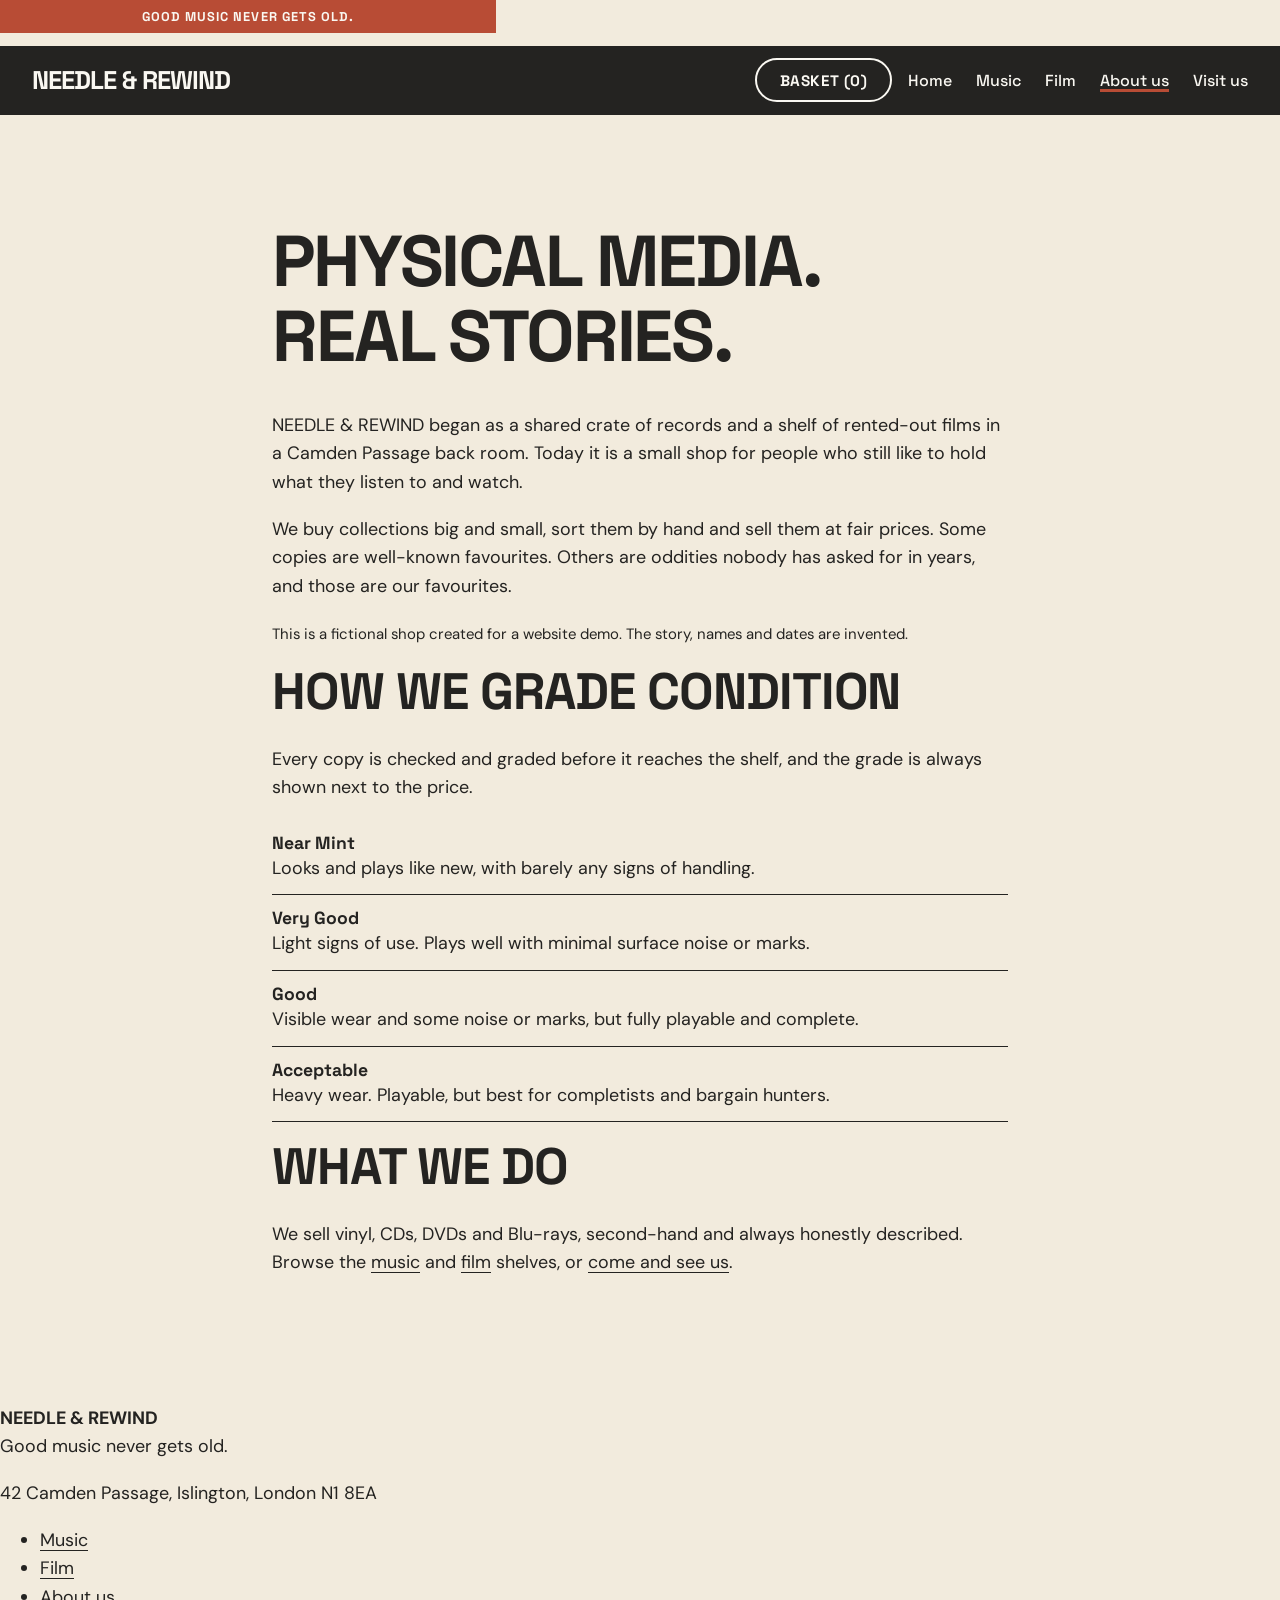
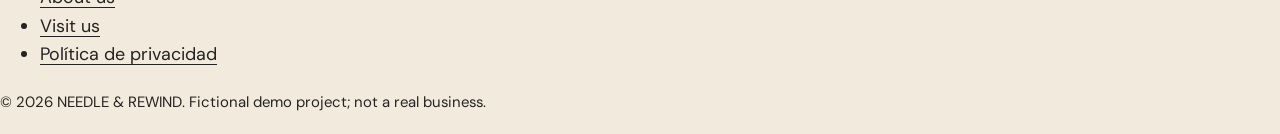
==== about.html @ 77ec4424 "primer commit" ====
<!doctype html>
<html lang="en">
<head>
<meta charset="utf-8">
<meta name="viewport" content="width=device-width, initial-scale=1">
<title>About us | NEEDLE &amp; REWIND</title>
<meta name="description" content="The story of NEEDLE &amp; REWIND, a fictional independent second-hand music and film shop in Islington, and how we grade condition.">
<meta property="og:title" content="About us | NEEDLE &amp; REWIND">
<link rel="icon" href="data:image/svg+xml,%3Csvg xmlns='http://www.w3.org/2000/svg' viewBox='0 0 32 32'%3E%3Ccircle cx='16' cy='16' r='16' fill='%23242321'/%3E%3Ccircle cx='16' cy='16' r='6' fill='%23B84C35'/%3E%3C/svg%3E">
<link rel="preconnect" href="https://fonts.googleapis.com">
<link rel="preconnect" href="https://fonts.gstatic.com" crossorigin>
<link rel="stylesheet" href="https://fonts.googleapis.com/css2?family=DM+Sans:wght@400;500;700&family=Space+Grotesk:wght@500;600;700&display=swap">
<link rel="stylesheet" href="css/main.css">
<script src="data/data.js" defer></script>
<script src="js/cart.js" defer></script>
<script src="js/products.js" defer></script>
<script src="js/main.js" defer></script>
</head>
<body>
<a class="skip" href="#main">Skip to content</a>
<p class="announce">Good music never gets old.</p>
<header class="site-header">
  <div class="wrap">
    <a class="logo" href="index.html" aria-label="Needle &amp; Rewind, home">Needle &amp; Rewind</a>
    <div class="header-tools">
      <button class="btn btn--ghost" id="basket-open" type="button" hidden>Basket (<span id="basket-count">0</span>)</button>
      <button class="btn btn--ghost menu-btn" id="menu-btn" type="button" aria-expanded="false" aria-controls="site-nav">Menu</button>
    </div>
    <nav class="nav" id="site-nav" aria-label="Main">
      <ul>
        <li><a href="index.html">Home</a></li>
        <li><a href="music.html">Music</a></li>
        <li><a href="film.html">Film</a></li>
        <li><a href="about.html" aria-current="page">About us</a></li>
        <li><a href="visit.html">Visit us</a></li>
      </ul>
    </nav>
  </div>
</header>
<main id="main">
  <section class="section" aria-labelledby="page-title">
    <div class="wrap prose">
      <h1 id="page-title" class="page-title">Physical media. Real stories.</h1>
      <p>NEEDLE &amp; REWIND began as a shared crate of records and a shelf of rented-out films in a Camden Passage back room. Today it is a small shop for people who still like to hold what they listen to and watch.</p>
      <p>We buy collections big and small, sort them by hand and sell them at fair prices. Some copies are well-known favourites. Others are oddities nobody has asked for in years, and those are our favourites.</p>
      <p><small>This is a fictional shop created for a website demo. The story, names and dates are invented.</small></p>
      <h2>How we grade condition</h2>
      <p>Every copy is checked and graded before it reaches the shelf, and the grade is always shown next to the price.</p>
      <dl class="grades">
        <div><dt>Near Mint</dt><dd>Looks and plays like new, with barely any signs of handling.</dd></div>
        <div><dt>Very Good</dt><dd>Light signs of use. Plays well with minimal surface noise or marks.</dd></div>
        <div><dt>Good</dt><dd>Visible wear and some noise or marks, but fully playable and complete.</dd></div>
        <div><dt>Acceptable</dt><dd>Heavy wear. Playable, but best for completists and bargain hunters.</dd></div>
      </dl>
      <h2>What we do</h2>
      <p>We sell vinyl, CDs, DVDs and Blu-rays, second-hand and always honestly described. Browse the <a href="music.html">music</a> and <a href="film.html">film</a> shelves, or <a href="visit.html">come and see us</a>.</p>
    </div>
  </section>
</main>   <div><p><strong>NEEDLE &amp; REWIND</strong><br>Good music never gets old.</p><p>42 Camden Passage, Islington, London N1 8EA</p></div>
    <ul>
      <li><a href="music.html">Music</a></li><li><a href="film.html">Film</a></li>
      <li><a href="about.html">About us</a></li><li><a href="visit.html">Visit us</a></li>
      <li><a href="privacidad.html" lang="es" hreflang="es">Política de privacidad</a></li>
    </ul>
    <p><small>© 2026 NEEDLE &amp; REWIND. Fictional demo project; not a real business.</small></p>
  </div>
</footer>
<dialog id="basket" aria-labelledby="basket-title">
  <h2 id="basket-title" class="dialog-title">Your basket</h2>
  <ul class="basket-list" id="basket-list"></ul>
  <p id="basket-subtotal"></p>
  <p class="notice">Demo basket: checkout and payments are not available, and no personal data is requested or stored.</p>
  <button class="btn" id="basket-close" type="button">Close basket</button>
</dialog>
<p class="visually-hidden" id="status" role="status"></p>
</body>
</html>
---- css/main.css ----
@import url("variables.css");
*,*::before,*::after{box-sizing:border-box}
html{-webkit-text-size-adjust:100%}
body{margin:0;background:var(--color-cream);color:var(--color-charcoal);font:var(--step-0)/1.6 var(--font-body)}
img,svg{display:block;max-width:100%}
h1,h2,h3{font-family:var(--font-display);line-height:1.05;margin:0 0 .5em;text-wrap:balance}
h1{font-size:var(--step-3);text-transform:uppercase;letter-spacing:-.03em}
h2{font-size:clamp(1.8rem,1.2rem + 3vw,3.2rem);text-transform:uppercase;letter-spacing:-.02em}
h3{font-size:1.1rem}
p{margin:0 0 1em;max-width:62ch}
a{color:inherit;text-underline-offset:.2em}
:focus-visible{outline:3px solid var(--color-charcoal);outline-offset:3px;box-shadow:0 0 0 6px var(--color-white)}
.band :focus-visible{outline-color:var(--color-white);box-shadow:0 0 0 6px var(--color-charcoal)}
.wrap{width:min(100% - 2*var(--space),var(--max));margin-inline:auto}
.section{padding-block:var(--section)}
.visually-hidden{position:absolute;width:1px;height:1px;overflow:hidden;clip:rect(0 0 0 0);white-space:nowrap}
.skip{position:absolute;left:var(--space);top:-4rem;background:var(--color-charcoal);color:var(--color-white);padding:.75rem 1rem;z-index:20}
.skip:focus{top:.5rem}

/* Announcement + header */
.announce{background:var(--color-charcoal);color:var(--color-white);font:600 .85rem var(--font-display);letter-spacing:.08em;text-transform:uppercase;text-align:center;padding:.5rem var(--space)}
.site-header{border-bottom:var(--line)}
.site-header .wrap{display:flex;flex-wrap:wrap;align-items:center;justify-content:space-between;gap:.5rem 1rem;padding-block:.75rem}
.logo{font:700 1.5rem var(--font-display);letter-spacing:-.04em;text-decoration:none;text-transform:uppercase}
.nav ul{display:flex;flex-direction:column;list-style:none;margin:0;padding:0;width:100%}
.nav a{display:block;padding:.75rem 0;min-height:44px;font:500 1rem var(--font-display);text-decoration:none}
.nav a:hover,.nav a[aria-current="page"]{text-decoration:underline;text-decoration-thickness:3px;text-decoration-color:var(--color-orange)}
.nav{order:3;flex-basis:100%}
.header-tools{display:flex;gap:.5rem;margin-left:auto}

/* Buttons */
.btn{display:inline-flex;align-items:center;justify-content:center;min-height:44px;padding:.6rem 1.25rem;border:var(--line);border-radius:var(--radius);background:var(--color-orange);color:var(--color-white);font:700 .95rem var(--font-display);text-transform:uppercase;letter-spacing:.04em;text-decoration:none;cursor:pointer;transition:transform .15s,background .15s}
.btn:hover{background:var(--color-charcoal);transform:translate(-2px,-2px);box-shadow:3px 3px 0 var(--color-orange)}
.btn:active{transform:none;box-shadow:none}
.btn--ghost{background:transparent;color:var(--color-charcoal)}
.btn--ghost:hover{background:var(--color-charcoal);color:var(--color-white)}

/* Hero */
.hero{overflow:hidden;border-bottom:var(--line)}
.hero .wrap{display:grid;gap:2rem;padding-block:var(--section);align-items:center}
.hero__actions{display:flex;flex-wrap:wrap;gap:.75rem;margin-top:1.5rem}
.hero__art{width:min(100%,34rem);justify-self:center}
.hero__art svg{width:100%;height:auto;animation:spin 40s linear infinite}
@keyframes spin{to{transform:rotate(360deg)}}

/* Format filter cards */
.formats{display:grid;grid-template-columns:repeat(auto-fit,minmax(min(100%,11rem),1fr));gap:1rem;margin-block:1.5rem}
.format{display:flex;flex-direction:column;gap:.25rem;text-align:left;padding:1rem;min-height:44px;background:var(--color-white);border:var(--line);border-radius:var(--radius);font:inherit;color:inherit;cursor:pointer;transition:background .15s}
.format strong{font:700 1.3rem var(--font-display)}
.format:hover{background:var(--color-blue)}

/* Product grid and card */
.grid{display:grid;grid-template-columns:repeat(2,1fr);gap:1rem;list-style:none;margin:1.5rem 0 0;padding:0}
.card{display:flex;flex-direction:column;height:100%;background:var(--color-white);border:var(--line);border-radius:var(--radius)}
.card__cover{border-bottom:var(--line);overflow:hidden;background:var(--color-blue)}
.card__cover svg{width:100%;height:auto;transition:transform .4s}
.card:hover .card__cover svg{transform:scale(1.05)}
.card__body{display:flex;flex-direction:column;gap:0;padding:.55rem .7rem .7rem;flex:1}
.card__title{font-size:.95rem;line-height:1.25;margin:0 0 .15rem}
.card__meta{font-size:.82rem;line-height:1.35;margin:0}
.badge{align-self:flex-start;margin:0 0 .25rem;padding:.1rem .5rem;border:1.5px solid var(--color-charcoal);border-radius:var(--radius);background:var(--color-cream);font:700 .75rem var(--font-display);text-transform:uppercase;letter-spacing:.05em}
.card__foot{display:flex;flex-wrap:wrap;align-items:center;justify-content:space-between;gap:.5rem;margin-top:auto;padding-top:.4rem}
.price{font:700 1.2rem var(--font-display)}
.empty{padding:2rem;border:2px dashed var(--color-charcoal);text-align:center}

/* About, visit, newsletter, footer */
.split{display:grid;gap:2rem}
.band{background:var(--color-charcoal);color:var(--color-white)}
.band .btn--ghost{color:var(--color-white);border-color:var(--color-white)}
.band .btn--ghost:hover{background:var(--color-white);color:var(--color-charcoal)}
table{border-collapse:collapse;width:100%;max-width:26rem}
th,td{padding:.35rem 0;border-bottom:1px solid currentColor;text-align:left;font-weight:400}
.field{display:flex;flex-wrap:wrap;gap:.5rem;margin-top:1rem}
.field label{flex-basis:100%;font-weight:700}
.field input{flex:1 1 14rem;min-height:44px;padding:.5rem .75rem;border:var(--line);border-radius:var(--radius);font:inherit;background:var(--color-white);color:var(--color-charcoal)}
.field input[aria-invalid="true"]{border-color:var(--color-orange);border-width:3px}
.msg{min-height:1.6em;font-weight:500;margin-top:.5rem}
.site-footer{border-top:var(--line);padding-block:2.5rem;font-size:.95rem}
.site-footer .wrap{display:grid;gap:1.5rem}
.site-footer ul{list-style:none;padding:0;margin:0}
.site-footer a{display:inline-block;min-height:44px;padding-block:.6rem}

/* Basket dialog */
dialog{width:min(100% - 2rem,32rem);border:var(--line);border-radius:var(--radius);background:var(--color-white);color:var(--color-charcoal);padding:1.5rem}
dialog::backdrop{background:rgb(36 35 33 / .6)}
.basket-list{list-style:none;padding:0;margin:1rem 0}
.basket-list li{display:flex;flex-wrap:wrap;gap:.5rem;align-items:center;justify-content:space-between;padding:.5rem 0;border-bottom:1px solid var(--color-charcoal)}
.qty{display:flex;align-items:center;gap:.25rem}
.qty button{min-width:44px;min-height:44px;border:var(--line);background:var(--color-cream);font:700 1rem var(--font-display);cursor:pointer}
.notice{padding:.75rem;border:2px dashed var(--color-charcoal);font-size:.9rem}

@media (min-width:30em){.grid{gap:1.25rem}}
@media (min-width:48em){
  .grid{grid-template-columns:repeat(3,1fr)}
  .hero .wrap{grid-template-columns:1.1fr .9fr}
  .hero__art{width:130%;justify-self:start}
  .split,.site-footer .wrap{grid-template-columns:1fr 1fr}
  .nav{order:0;flex-basis:auto}
  .nav ul{flex-direction:row;gap:1.5rem}
  .nav[hidden]{display:block}
  .menu-btn{display:none}
}
@media (min-width:64em){.grid{grid-template-columns:repeat(4,1fr)}}
@media (max-width:20em){.grid{grid-template-columns:1fr}}
@media (prefers-reduced-motion:reduce){*,*::before,*::after{animation:none!important;transition:none!important}}

/* Catalogue pages */
.page-title{font-size:clamp(2.2rem,1.4rem + 4vw,4.5rem)}
.dialog-title{font-size:1.6rem}
.filters{display:grid;gap:1rem;margin-block:1.5rem;padding:1rem;background:var(--color-white);border:var(--line);border-radius:var(--radius)}
.filters__item{display:flex;flex-direction:column;gap:.25rem}
.filters label{font:700 .9rem var(--font-display)}
.filters input,.filters select{min-height:44px;padding:.5rem .75rem;border:var(--line);border-radius:var(--radius);font:inherit;background:var(--color-cream);color:var(--color-charcoal)}
.empty{grid-column:1/-1;list-style:none}
.empty .btn{margin-top:.5rem}
@media (min-width:48em){.filters{grid-template-columns:repeat(3,1fr)}.filters__item--wide{grid-column:1/-1}}
@media (min-width:64em){.filters{grid-template-columns:2fr 1fr 1fr 1fr}.filters__item--wide{grid-column:auto}}

/* Product detail */
.crumbs{display:flex;flex-wrap:wrap;gap:.25rem;list-style:none;padding:0;margin:0 0 1.5rem;font-size:.95rem}
.crumbs li+li::before{content:"/";margin-right:.25rem}
.crumbs a{display:inline-block;padding-block:.6rem}
.detail{display:grid;gap:2rem}
.detail__cover{border:var(--line);border-radius:var(--radius);overflow:hidden;max-width:28rem}
.detail__cover svg{width:100%;height:auto}
.facts{margin:1rem 0}
.facts div{display:flex;justify-content:space-between;gap:1rem;padding:.4rem 0;border-bottom:1px solid var(--color-charcoal);max-width:26rem}
.facts dt{font-weight:700}.facts dd{margin:0}
.condition{padding:.75rem 1rem;margin:1rem 0;background:var(--color-white);border:var(--line);border-left-width:8px;border-radius:var(--radius);max-width:34rem}
.condition p{margin:0}
.condition__grade{font:700 1.1rem var(--font-display)}
.price--big{font-size:2rem;margin-block:1rem}
.related{margin-top:var(--section)}
.card__title a{text-decoration:none}
.card__title a:hover{text-decoration:underline;text-decoration-color:var(--color-orange);text-decoration-thickness:3px}
@media (min-width:48em){.detail{grid-template-columns:1fr 1fr;align-items:start}}

/* About + Visit */
.prose{max-width:46rem}
.grades div{padding:.75rem 0;border-bottom:1px solid var(--color-charcoal)}
.grades dt{font:700 1.1rem var(--font-display)}.grades dd{margin:0}
.map{margin:0;border:var(--line);border-radius:var(--radius);overflow:hidden;background:var(--color-white)}
.map svg{width:100%;height:auto}
.map figcaption{padding:.5rem .75rem;font-size:.9rem;border-top:var(--line)}

/* Data load error notice */
.data-error{margin:var(--space);padding:1rem 1.25rem;background:var(--color-white);border:var(--line);border-left:10px solid var(--color-orange);border-radius:var(--radius)}
.data-error p{margin:0 0 .25rem}

/* ===== Modern retail layer: same palette, bolder blocks, softer shapes ===== */
.announce{background:var(--color-orange);color:var(--color-white);font-weight:700;font-size:.8rem}
.site-header{background:var(--color-charcoal);color:var(--color-white);border:0}
.site-header .btn--ghost{color:var(--color-white);border-color:var(--color-white)}
.site-header .btn--ghost:hover{background:var(--color-white);color:var(--color-charcoal);box-shadow:none}
.site-header :focus-visible,.site-footer :focus-visible{outline-color:var(--color-white);box-shadow:0 0 0 6px var(--color-charcoal)}
.logo{font-size:1.6rem}

.btn{border-radius:var(--radius-pill);border-color:transparent;padding-inline:1.4rem}
.btn:hover{transform:none;box-shadow:none;background:var(--color-charcoal)}
.btn--ghost{border-color:var(--color-charcoal)}

/* Hero: poster-style colour block */
.hero{background:var(--color-orange);color:var(--color-white);border:0}
.hero .btn{background:var(--color-charcoal);color:var(--color-white);border-color:var(--color-charcoal)}
.hero .btn:hover{background:var(--color-white);color:var(--color-charcoal);border-color:var(--color-white)}
.hero .btn--ghost{background:transparent;border-color:var(--color-white);color:var(--color-white)}
.hero h1{letter-spacing:-.04em}

/* Format tiles */
.format{text-decoration:none;min-height:9rem;justify-content:flex-end;padding:1.25rem;border:0;transition:transform .2s}
.format:hover{transform:translateY(-3px)}
.format:nth-child(1){background:var(--color-charcoal);color:var(--color-white)}
.format:nth-child(2){background:var(--color-blue);color:var(--color-charcoal)}
.format:nth-child(3){background:var(--color-orange);color:var(--color-white)}
.format:nth-child(4){background:var(--color-white);color:var(--color-charcoal);box-shadow:inset 0 0 0 2px var(--color-charcoal)}

/* Product cards */
.card{border:var(--line-soft);overflow:hidden;transition:transform .2s,box-shadow .2s}
.card:hover{transform:translateY(-4px);box-shadow:0 12px 28px rgb(36 35 33 / .14)}
.card__cover{position:relative;border-bottom:0}
.badge--overlay{position:absolute;top:.6rem;left:.6rem;margin:0;border:0;border-radius:var(--radius-pill);background:var(--color-white);padding:.2rem .7rem;z-index:1}
.badge{border-radius:var(--radius-pill)}
.price{font-size:1.3rem}
.card .btn{padding:.45rem 1rem;font-size:.85rem}

/* Panels and footer */
.filters,.condition,.data-error,.map,dialog,.empty{border-radius:var(--radius)}
.band{border-radius:0}
.site-footer{background:var(--color-charcoal);color:var(--color-white);border:0}
.card__cover svg{transition:transform .5s}

.chip--overlay{position:absolute;left:.6rem;bottom:.6rem;margin:0;padding:.15rem .6rem;border-radius:var(--radius-pill);background:var(--color-charcoal);color:var(--color-white);font:700 .7rem var(--font-display);z-index:1}

/* Home rows (one proportion per row) and vertical film covers */
.section--tight{padding-top:0}
.section-head{display:flex;flex-wrap:wrap;align-items:baseline;justify-content:space-between;gap:.25rem 1rem}
.section-head a{font-weight:700}
.carousel{position:relative;--cols:2;--gap:1rem}
.row-scroll{overflow-x:auto;padding:.75rem;margin:-.75rem;scroll-snap-type:x proximity;scroll-padding-inline:.75rem;scrollbar-width:none}
.row-scroll::-webkit-scrollbar{display:none}
.row{display:flex;gap:var(--gap);list-style:none;margin:0;padding:0}
.row>li{flex:0 0 auto;width:calc((100% - (var(--cols) - 1) * var(--gap)) / var(--cols));scroll-snap-align:start}
.detail__cover--film{max-width:18rem}
@media (min-width:48em){.grid--film{grid-template-columns:repeat(4,1fr)}}
@media (min-width:64em){.grid--film{grid-template-columns:repeat(6,1fr)}}
@media (max-width:20em){.grid--film{grid-template-columns:repeat(2,1fr)}}
.arrow{position:absolute;top:calc(50% - 22px);z-index:3;display:flex;align-items:center;justify-content:center;width:44px;height:44px;padding:0 0 .15rem;border:var(--line);border-radius:50%;background:var(--color-white);color:var(--color-charcoal);font:700 1.7rem/1 var(--font-display);cursor:pointer;box-shadow:0 4px 12px rgb(36 35 33 / .2);transition:opacity .2s,background .2s}
.arrow:hover{background:var(--color-cream)}
.arrow[hidden]{display:none}
.arrow[aria-disabled="true"]{opacity:.35;cursor:default}
.arrow--prev{left:-.25rem}.arrow--next{right:-.25rem}
@media (min-width:48em){.carousel{--cols:4}}
@media (min-width:64em){.carousel{--cols:6}}
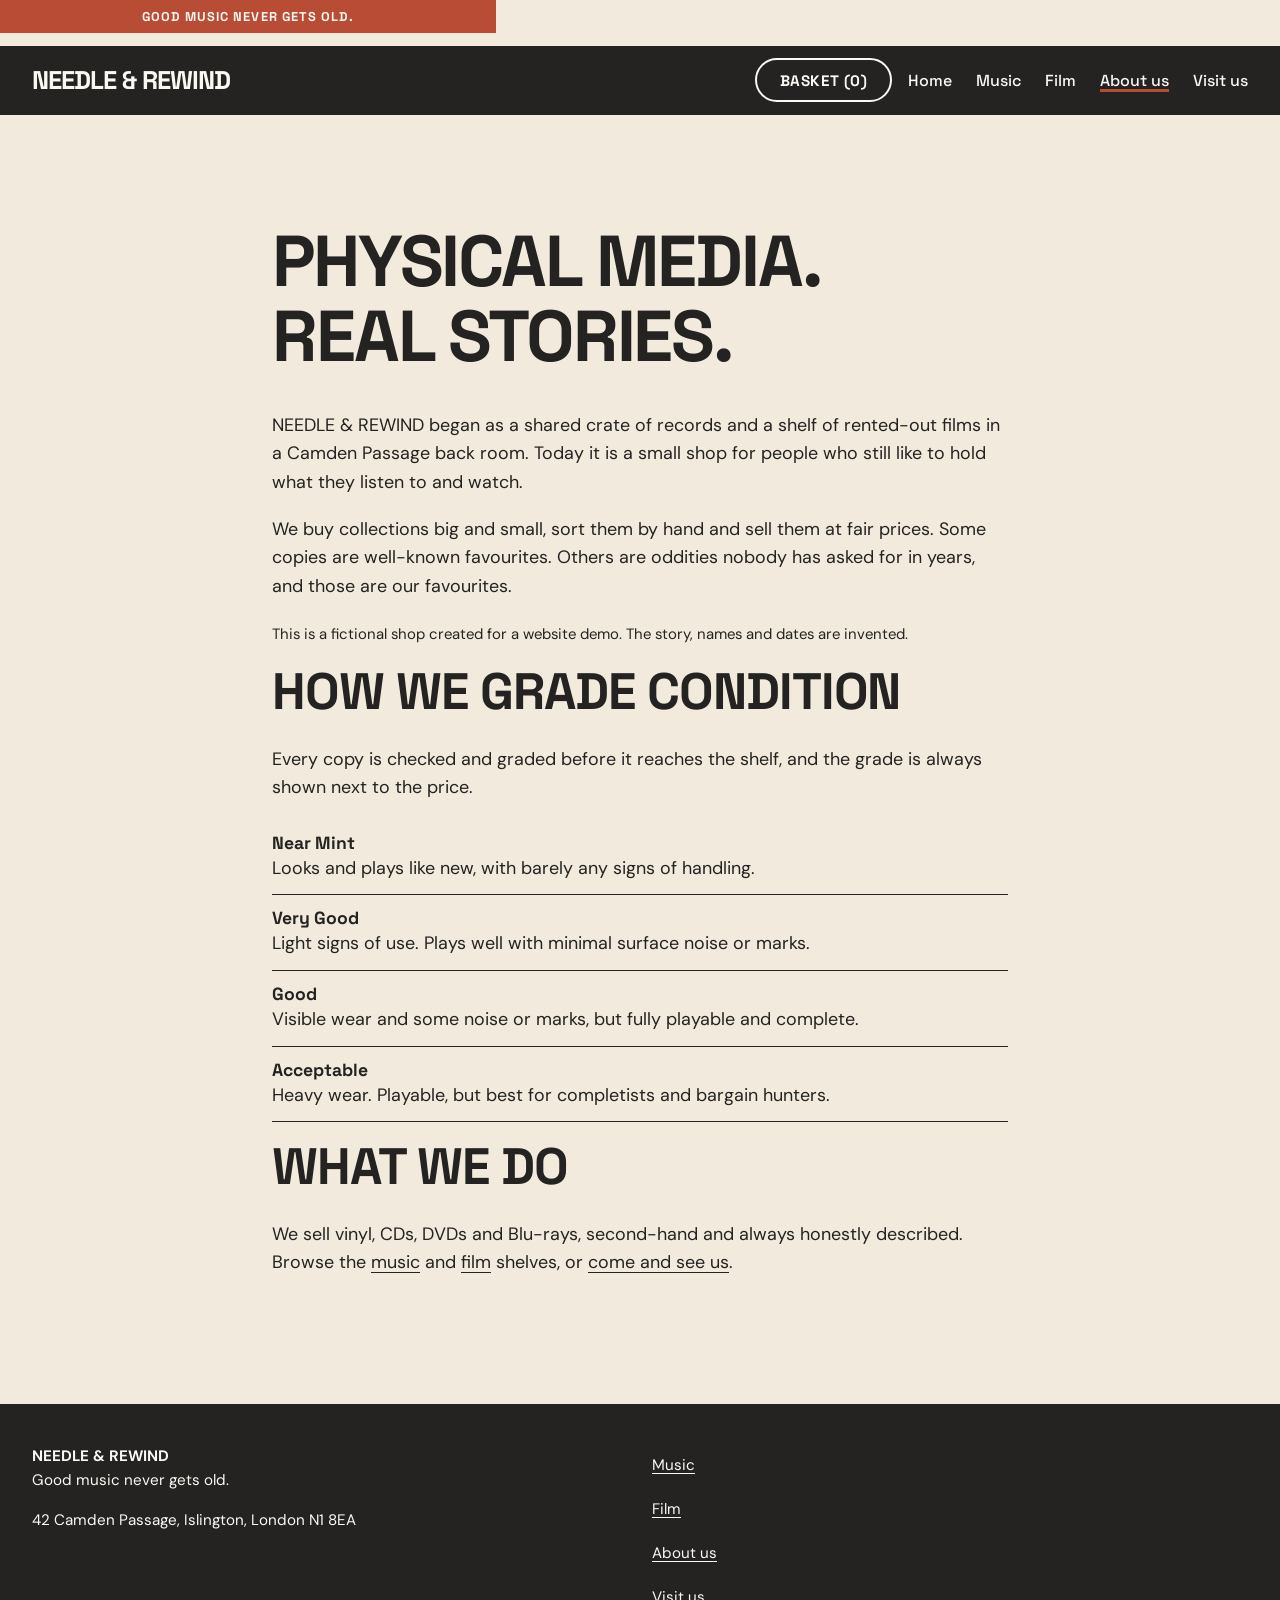
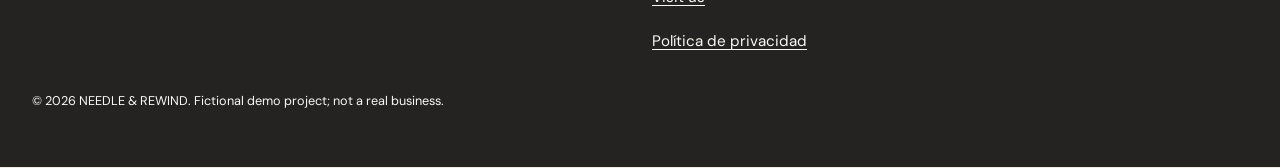
==== commit 459dc12c: "Bugs e inconsistencias arreglados con Github Copilot" ====
--- a/about.html
+++ b/about.html
@@ -56,7 +56,10 @@
       <p>We sell vinyl, CDs, DVDs and Blu-rays, second-hand and always honestly described. Browse the <a href="music.html">music</a> and <a href="film.html">film</a> shelves, or <a href="visit.html">come and see us</a>.</p>
     </div>
   </section>
-</main>   <div><p><strong>NEEDLE &amp; REWIND</strong><br>Good music never gets old.</p><p>42 Camden Passage, Islington, London N1 8EA</p></div>
+</main>
+<footer class="site-footer">
+  <div class="wrap">
+    <div><p><strong>NEEDLE &amp; REWIND</strong><br>Good music never gets old.</p><p>42 Camden Passage, Islington, London N1 8EA</p></div>
     <ul>
       <li><a href="music.html">Music</a></li><li><a href="film.html">Film</a></li>
       <li><a href="about.html">About us</a></li><li><a href="visit.html">Visit us</a></li>
